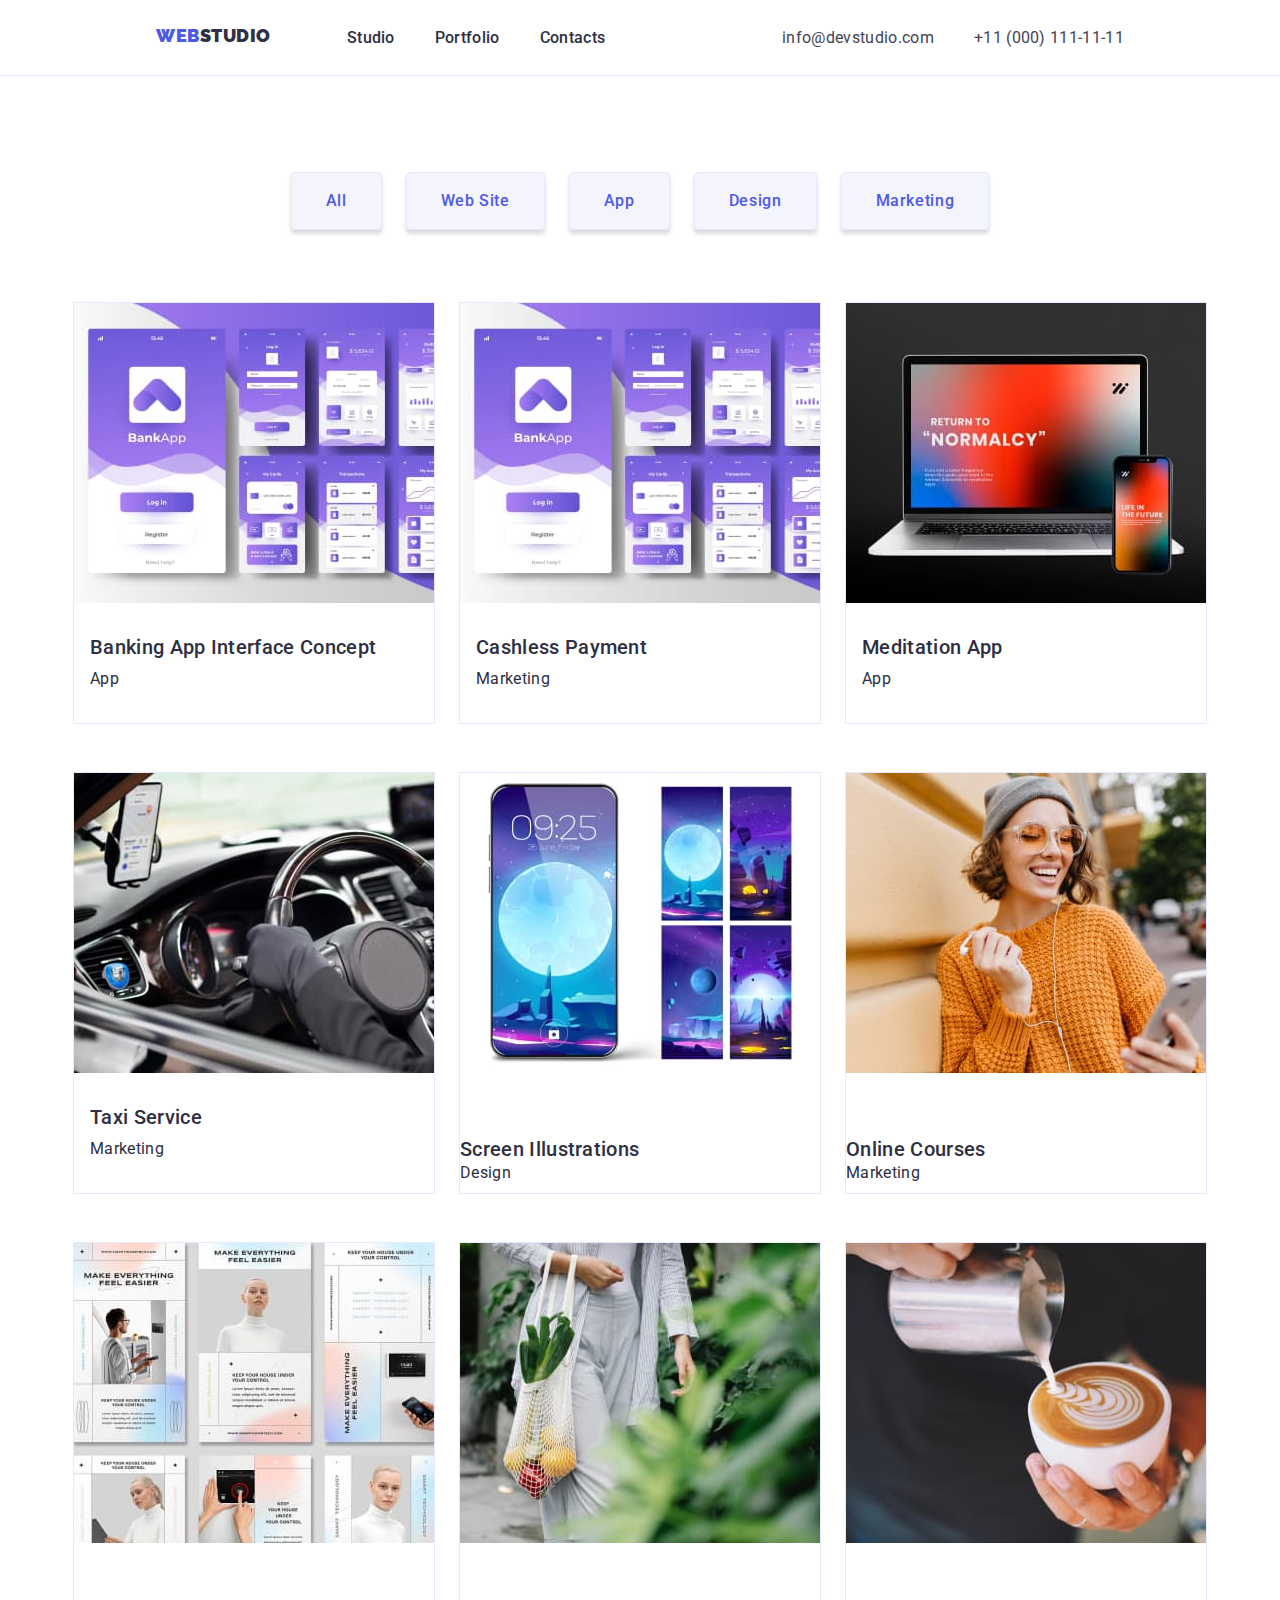
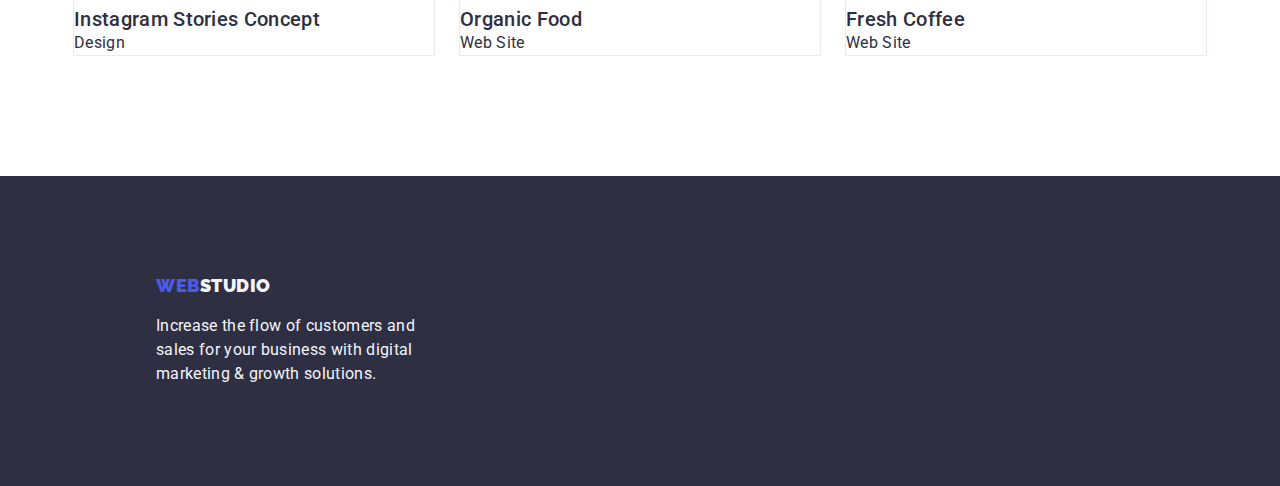
==== portfolio.html @ e39c8307 "Initial commit" ====
<!DOCTYPE html>
<html lang="en">
<head>
    <meta charset="UTF-8">
    <meta name="viewport" content="width=device-width, initial-scale=1.0">
    <title>Portfolio</title>
    <link rel="stylesheet" type="text/css" href="css/styles.css">
</head>
<body>
    <header>
        <div class="first-half">
            <!-- LOGO -->
            <div class="logo">
                <a href="index.html">
                    <p class="logo-text"><b><span>WEB</span>STUDIO</b></p>
                </a>
            </div>
            <!-- Navbar -->
            <nav>
                <a href="#">
                    <b class="navbar-text">Studio</b>
                </a>
                <a href="portfolio.html">
                    <b class="navbar-text">Portfolio</b>
                </a>
                <a href="#">
                    <b class="navbar-text">Contacts</b>
                </a>
            </nav>
            
        </div>

        <!-- Mail & Telephone -->
        <div class="contacts">
            <a href="mailto:info@devstudio.com">
                <p class="contacts-text">info@devstudio.com</p>
            </a>
            <a href="tel:+11111-11-11">
                <p class="contacts-text">+11 (000) 111-11-11</p>
            </a>
        </div>

    </header>
    
    <main>
        <!-- Filter Section -->
        <section class="filters">
            <div>
                <button>All</button>
                <button>Web Site</button>
                <button>App</button>
                <button>Design</button>
                <button>Marketing</button>
            </div>
        </section>
        <!-- End of Filter Section -->

        <!-- Project Cards -->
        <section class="project-items">

            <!-- First Row -->
            <div class="project-row">
                <div class="project-card">
                    <img src="./images/banking.jpg" alt="Photo of Bank App">
                    <div class="project-card-content">
                        <h3>Banking App Interface Concept</h3>
                        <p>App</p>
                    </div>
                    
                </div>
    
                <div class="project-card">
                    <img src="./images/banking.jpg" alt="Phone scanning QR code">
                    <div class="project-card-content">
                        <h3>Cashless Payment</h3>
                        <p>Marketing</p>
                    </div>
                </div>
    
                <div class="project-card">
                    <img src="./images/meditation.jpg" alt="Photo of phone and laptop">
                    <div class="project-card-content">
                        <h3>Meditation App</h3>
                        <p>App</p>
                    </div>
                </div>
            </div>
            
            
            <!-- Second Row -->
            <div class="project-row">
                <div class="project-card">
                    <img src="./images/taxi.jpg" alt="Taxi driver with mobile navigation app">
                    <div class="project-card-content">
                        <h3>Taxi Service</h3>
                        <p>Marketing</p>
                    </div>
                </div>
                
                <div class="project-card">
                    <img src="./images/screen.jpg" alt="Mobile phone, variety of wallpapers">
                    <div class="project-card-content">
                        
                    </div>
                    <h3>Screen Illustrations</h3>
                    <p>Design</p>
                </div>
    
                <div class="project-card">
                    <img src="./images/onlinecourses.jpg" alt="Woman wearing earphones">
                    <div class="project-card-content">
                        
                    </div>
                    <h3>Online Courses</h3>
                    <p>Marketing</p>
                </div>
            </div>
           

            <!-- Third Row -->
            <div class="project-row">
                <div class="project-card">
                    <img src="./images/instastories.jpg" alt="Photo of user stories">
                    <div class="project-card-content">
                        
                    </div>
                    <h3>Instagram Stories Concept</h3>
                    <p>Design</p>
                </div>
    
                <div class="project-card">
                    <img src="./images/organic.jpg" alt="Fruits and vegetables in a bag">
                    <div class="project-card-content">
                        
                    </div>
                    <h3>Organic Food</h3>
                    <p>Web Site</p>
                </div>
    
                <div class="project-card">
                    <img src="./images/freshcoffee.jpg" alt="Photo of latte art">
                    <div class="project-card-content">
                        
                    </div>
                    <h3>Fresh Coffee</h3>
                    <p>Web Site</p>
                </div>
            </div>

        </section>
        <!-- End of Project Cards -->

    </main>

    <footer>
        <!-- Logo Section -->
        <section class="footer-text">
            <!-- LOGO -->
            <div>
                <div class="logo">
                    <a href="index.html">
                        <p class="logo-text"><b><span>WEB</span>STUDIO</b></p>
                    </a>
                </div>
            </div>
            <!-- Description -->
            <div class="description">
                <p>Increase the flow of customers and sales for your business with digital marketing & growth solutions.</p>
            </div>
        </section>
        <!-- End of Logo Section -->
    </footer>

</body>
</html>
---- css/styles.css ----
@import url('https://fonts.googleapis.com/css2?family=Raleway:wght@800&family=Roboto:wght@400;500;700;900&display=swap');

* {
    margin: 0;
}
:root {
    --NAVY-BLUE: rgba(46, 47, 66, 1);
    --IRIS: rgba(77, 90, 229, 1);
    --SLATE: rgba(67, 68, 85, 1);
    --OCEAN: #404BBF;
    --WHITE: #FFF;
    --CORNFLOWER: rgba(231, 233, 252, 1);
    --CLOUD: #F4F4FD;
}

.container {
    width: 1158px;
}

a {
    text-decoration: none;
}

header {
    border-bottom: 1px solid var(--CORNFLOWER, #E7E9FC);
    background: var(--WHITE, #FFF);
    padding: 25.5px 156px;
    display: flex;
    justify-content: space-between;
}

.first-half {
    gap: 76px;
    display: flex;
    justify-content: center;
}

body {
    color: var(--NAVY-BLUE);
    font-family: Roboto, sans-serif;
    font-size: 16px;
    font-style: normal;
    font-weight: 400;
    line-height: 150%;
    letter-spacing: 0.32px;
}

footer {
    background-color: var(--NAVY-BLUE);
    color: var(--CLOUD);
    padding: 100px 156px;
}

footer .logo .logo-text{
    color: var(--CLOUD);
}

.footer-text {
    width: 264px;
}

.footer-text .description {
    padding-top: 17.5px;
}

h1 {
    color: var(--WHITE);
    font-size: 56px;
    font-style: normal;
    font-weight: 700;
    line-height: 107.143%;
    letter-spacing: 1.12px;
}

h2 {
    display: flex;
    justify-content: center;
}

h3 {
    color: var(--NAVY-BLUE, #2E2F42);
    font-size: 20px;
    font-weight: 500;
    line-height: 120%;
}

button {
    cursor: pointer;
    padding: 16px 34px;
    border-radius: 4px;
    background: var(--IRIS, #4D5AE5);
    box-shadow: 0px 4px 4px 0px rgba(0, 0, 0, 0.15);
    color: var(--WHITE);
    font-weight: 500;
    line-height: 150%;
    letter-spacing: 0.64px;
}

.logo {
    font-family: Raleway;
    font-size: 18px;
    font-style: normal;
    font-weight: 800;
    line-height: 116.667%;
    letter-spacing: 0.54px;
    text-transform: uppercase;
}

.logo span {
    color: var(--IRIS);
}

.logo .logo-text {
    color: var(--NAVY-BLUE);
}

nav {
    display: flex;
    gap: 40px;
}

nav .navbar-text {
    color: var(--NAVY-BLUE);
    font-weight: 500;
}

.navbar-text:hover {
    color: var(--OCEAN);
}

.contacts {
    gap: 40px;
    display: flex;
}

.contacts .contacts-text{
    color: var(--SLATE);
}

.contacts .contacts-text:hover{
    color: var(--OCEAN);
}

.hero {
    padding: 188px 472px;
    background: var(--NAVY-BLUE);
    text-align: center;
}

.hero button {
    margin-top: 48px;
}

.hero button:hover {
    color: var(--NAVY-BLUE);
    background-color: var(--CLOUD);
}

.about {
    display: flex;
    justify-content: center;
    gap: 24px;
    padding: 120px 156px;
}

.feature {
    width: 264px;
    display: flex;
    flex-direction: column;
    align-items: flex-start;
    gap: 8px;
}

.services-img {
    padding-top: 72px;
    padding-bottom: 120px;
    display: flex;
    gap: 24px;
    justify-content: center;
}

.team {
    padding-top: 120px;
    background-color: var(--CLOUD);
}

.team-img {
    gap: 24px;
    padding: 72px 156px;
    display: flex;
    justify-content: center;
}

.team-img-card {
    border-radius: 0px 0px 4px 4px;
    background: var(--WHITE, #FFF);
    box-shadow: 0px 2px 1px 0px rgba(46, 47, 66, 0.08), 0px 1px 1px 0px rgba(46, 47, 66, 0.16), 0px 1px 6px 0px rgba(46, 47, 66, 0.08);
    display: inline-flex;
    padding-bottom: 32px;
    flex-direction: column;
    justify-content: center;
    align-items: center;
    gap: 32px;
}

.card-content {
    display: flex;
    flex-direction: column;
    justify-content: center;
    align-items: center;
    gap: 8px;
}

.card-content h3 {
    text-align: center;
}

.filters {
    padding-top: 96px;
    display: flex;
    justify-content: center;
}

.filters div {
    display: flex;
    gap: 24px;
}

.filters button{
    font-family: Roboto;
    font-size: 16px;
    font-style: normal;
    font-weight: 500;
    line-height: 150%;

    border-radius: 4px;
    border: 1px solid var(--CORNFLOWER);
    background: var(--CLOUD);
    background-color: var(--CLOUD);
    color: var(--IRIS);
    cursor: pointer;
}

.filters button:hover{
    background-color: var(--OCEAN);
    color: white;
}

.project-items {
    padding: 72px 156px;
}

.project-row {
    display: flex;
    justify-content: center;
    gap: 24px;
    padding-bottom: 48px;
}

.project-card {
    display: flex;
    width: 360px;
    padding-bottom: 0px;
    flex-direction: column;
    align-items: flex-start;
    flex-shrink: 0;
    border: 1px solid var(--CORNFLOWER, #E7E9FC);
    background: var(--WHITE, #FFF);
}

.project-card-content {
    display: flex;
    padding: 32px 16px;
    flex-direction: column;
    justify-content: center;
    align-items: flex-start;
    gap: 8px;
    align-self: stretch;
}
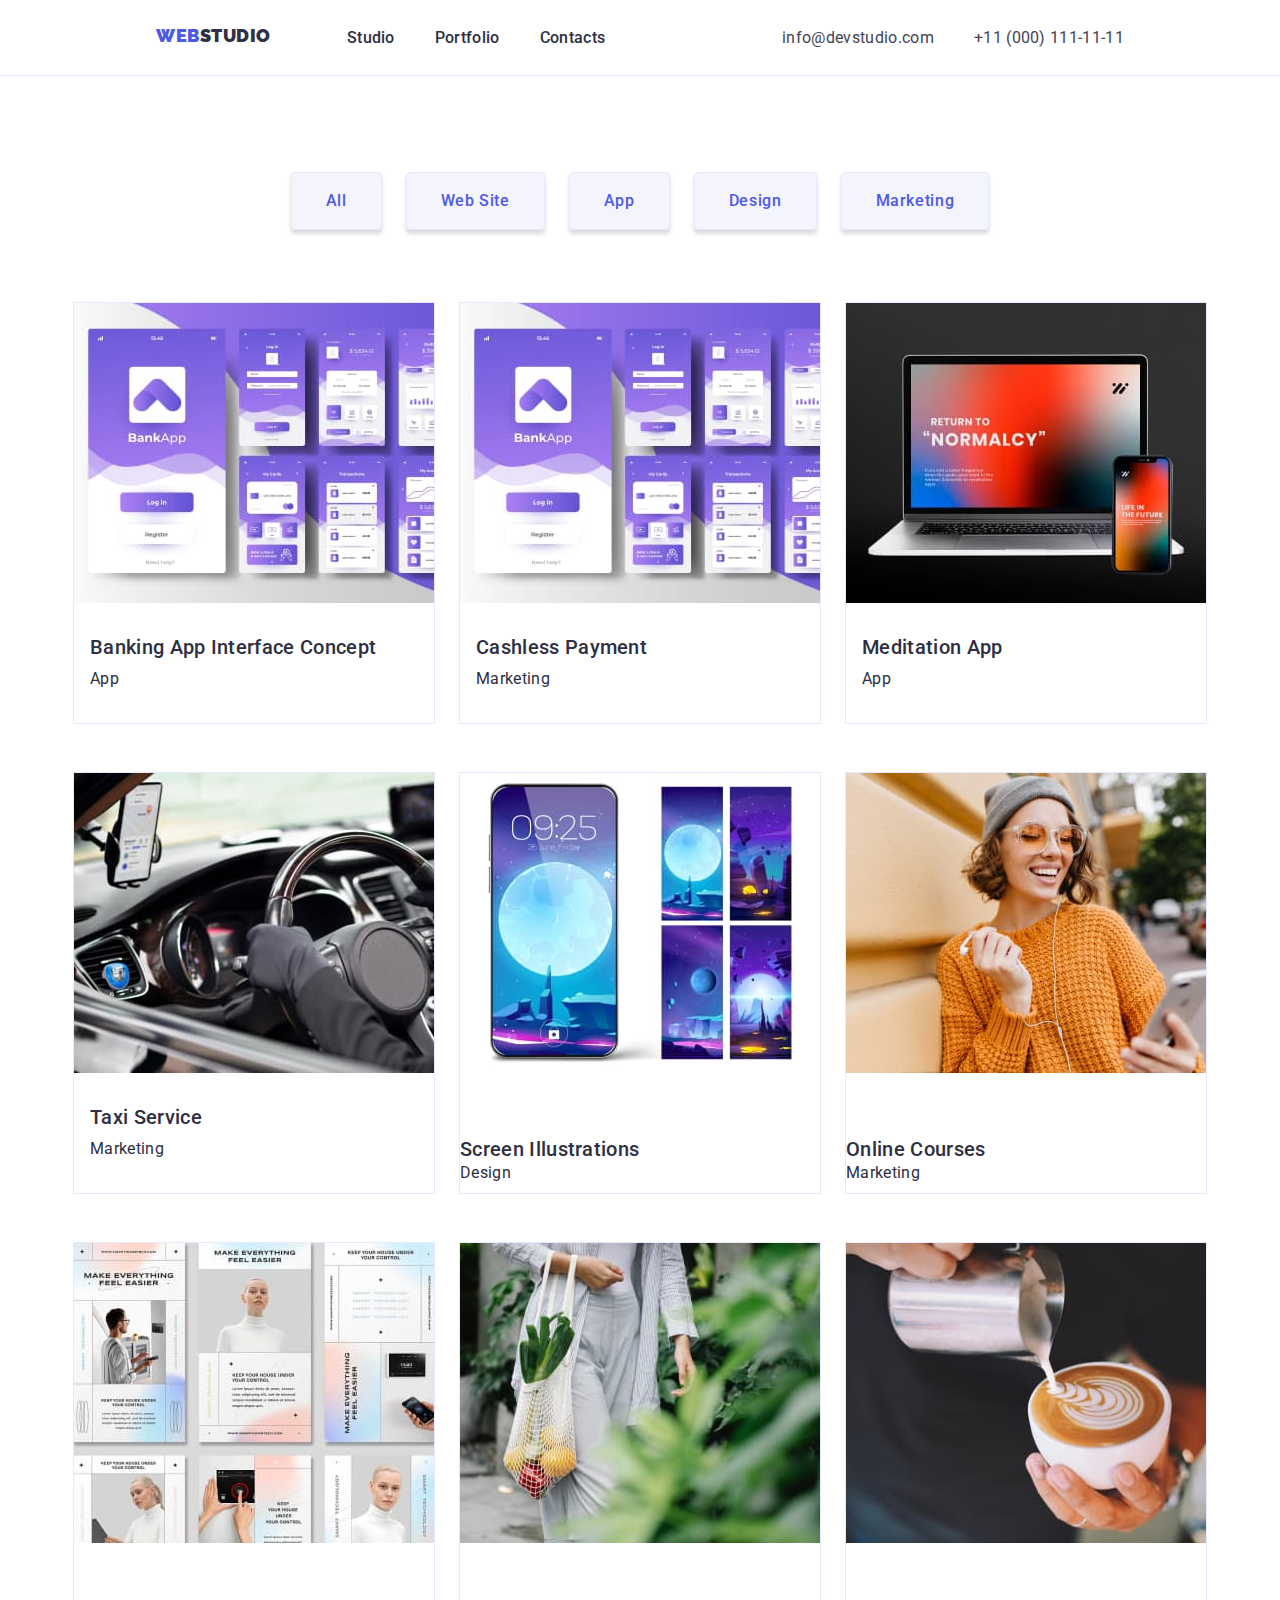
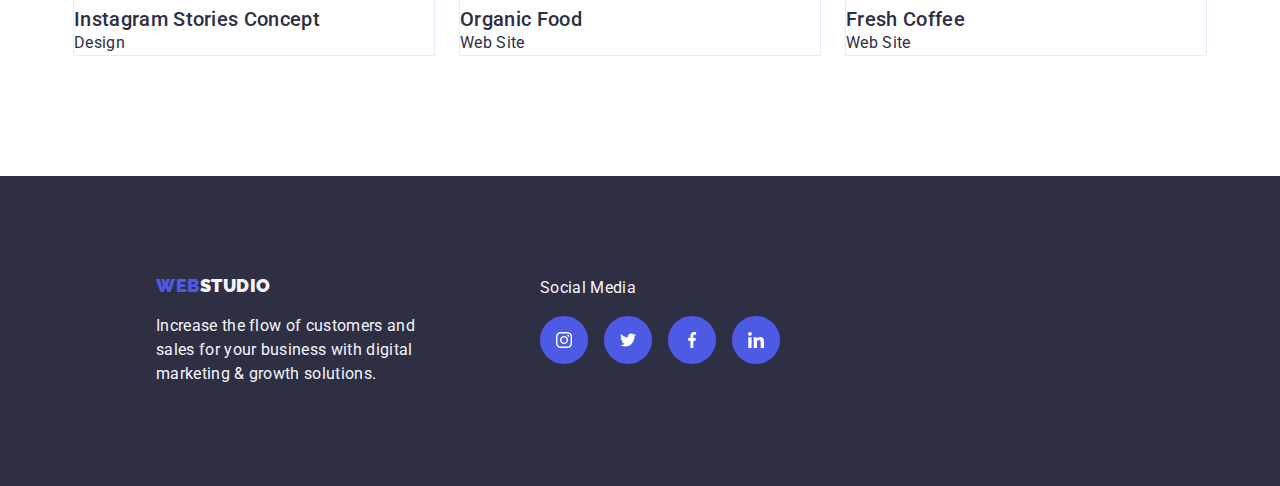
==== commit 799bd2ce: "finish hw 4" ====
--- a/portfolio.html
+++ b/portfolio.html
@@ -162,10 +162,35 @@
                         <p class="logo-text"><b><span>WEB</span>STUDIO</b></p>
                     </a>
                 </div>
-            </div>
-            <!-- Description -->
-            <div class="description">
-                <p>Increase the flow of customers and sales for your business with digital marketing & growth solutions.</p>
+                <!-- Description -->
+                <div class="description">
+                    <p>Increase the flow of customers and sales for your business with digital marketing & growth solutions.</p>
+                </div>
+            </div>
+            <div class="footer-social-media">
+                <p>Social Media</p>
+                <div class="card-socials">
+                            <a class="card-socials-icon" href="">
+                                <svg width="16px" height="16px">
+                                    <use href="./images/icons.svg#instagram-2"></use>
+                                </svg>
+                            </a>
+                            <a class="card-socials-icon" href="">
+                                <svg width="16px" height="16px">
+                                    <use href="./images/icons.svg#twitter-1"></use>
+                                </svg>
+                            </a>
+                            <a class="card-socials-icon" href="">
+                                <svg width="16px" height="16px">
+                                    <use href="./images/icons.svg#facebook-1"></use>
+                                </svg>
+                            </a>
+                            <a class="card-socials-icon" href="">
+                                <svg width="16px" height="16px">
+                                    <use href="./images/icons.svg#linkedin-1"></use>
+                                </svg>
+                            </a>
+                        </div>
             </div>
         </section>
         <!-- End of Logo Section -->
--- a/css/styles.css
+++ b/css/styles.css
@@ -56,11 +56,29 @@
 }
 
 .footer-text {
-    width: 264px;
+    display: flex;
 }
 
 .footer-text .description {
     padding-top: 17.5px;
+    width: 264px;
+}
+
+.footer-social-media {
+    margin-left: 120px;
+}
+
+.footer-social-media .card-socials {
+    margin-top: 16px;
+    gap: 16px;
+}
+
+.list {
+    margin-top: 72px;
+    display: flex;
+    justify-content: center;
+    list-style: none;
+    gap: 24px;
 }
 
 h1 {
@@ -163,6 +181,13 @@
     padding: 120px 156px;
 }
 
+.about-icon {
+    background-color: var(--CLOUD);
+    width: 100%;
+    text-align: center;
+    padding: 24px 0;
+}
+
 .feature {
     width: 264px;
     display: flex;
@@ -205,6 +230,7 @@
 
 .card-content {
     display: flex;
+    width: 100%;
     flex-direction: column;
     justify-content: center;
     align-items: center;
@@ -213,6 +239,45 @@
 
 .card-content h3 {
     text-align: center;
+}
+
+.card-socials {
+    display: flex;
+    justify-content: space-around;
+    width: 100%;
+}
+
+.card-socials-icon {
+    line-height: 0;
+    background-color: var(--IRIS);
+    fill: var(--WHITE);
+    padding: 16px;
+    border-radius: 50%;
+}
+
+.customers {
+    margin: 120px 0;
+}
+
+.customer-company-logo {
+    border: 1px solid var(--SLATE);
+    border-radius: 4px;
+    padding: 16px 32px;
+    line-height: 0;
+}
+
+.customer-company-logo svg {
+    fill: var(--SLATE);
+}
+
+.customer-company-logo:hover,
+.customer-company-logo:focus {
+    border-color: var(--IRIS);
+}
+
+.customer-company-logo:hover svg,
+.customer-company-logo:focus svg {
+    fill: var(--IRIS);
 }
 
 .filters {
@@ -264,8 +329,15 @@
     flex-direction: column;
     align-items: flex-start;
     flex-shrink: 0;
-    border: 1px solid var(--CORNFLOWER, #E7E9FC);
+    border: 1px solid var(--CORNFLOWER);
     background: var(--WHITE, #FFF);
+}
+
+.project-card:hover {
+    border: 1px solid var(--CLOUD);
+    box-shadow: 0px 2px 1px 0px rgba(46, 47, 66, 0.08), 
+    0px 1px 1px 0px rgba(46, 47, 66, 0.16), 
+    0px 1px 6px 0px rgba(46, 47, 66, 0.08);
 }
 
 .project-card-content {
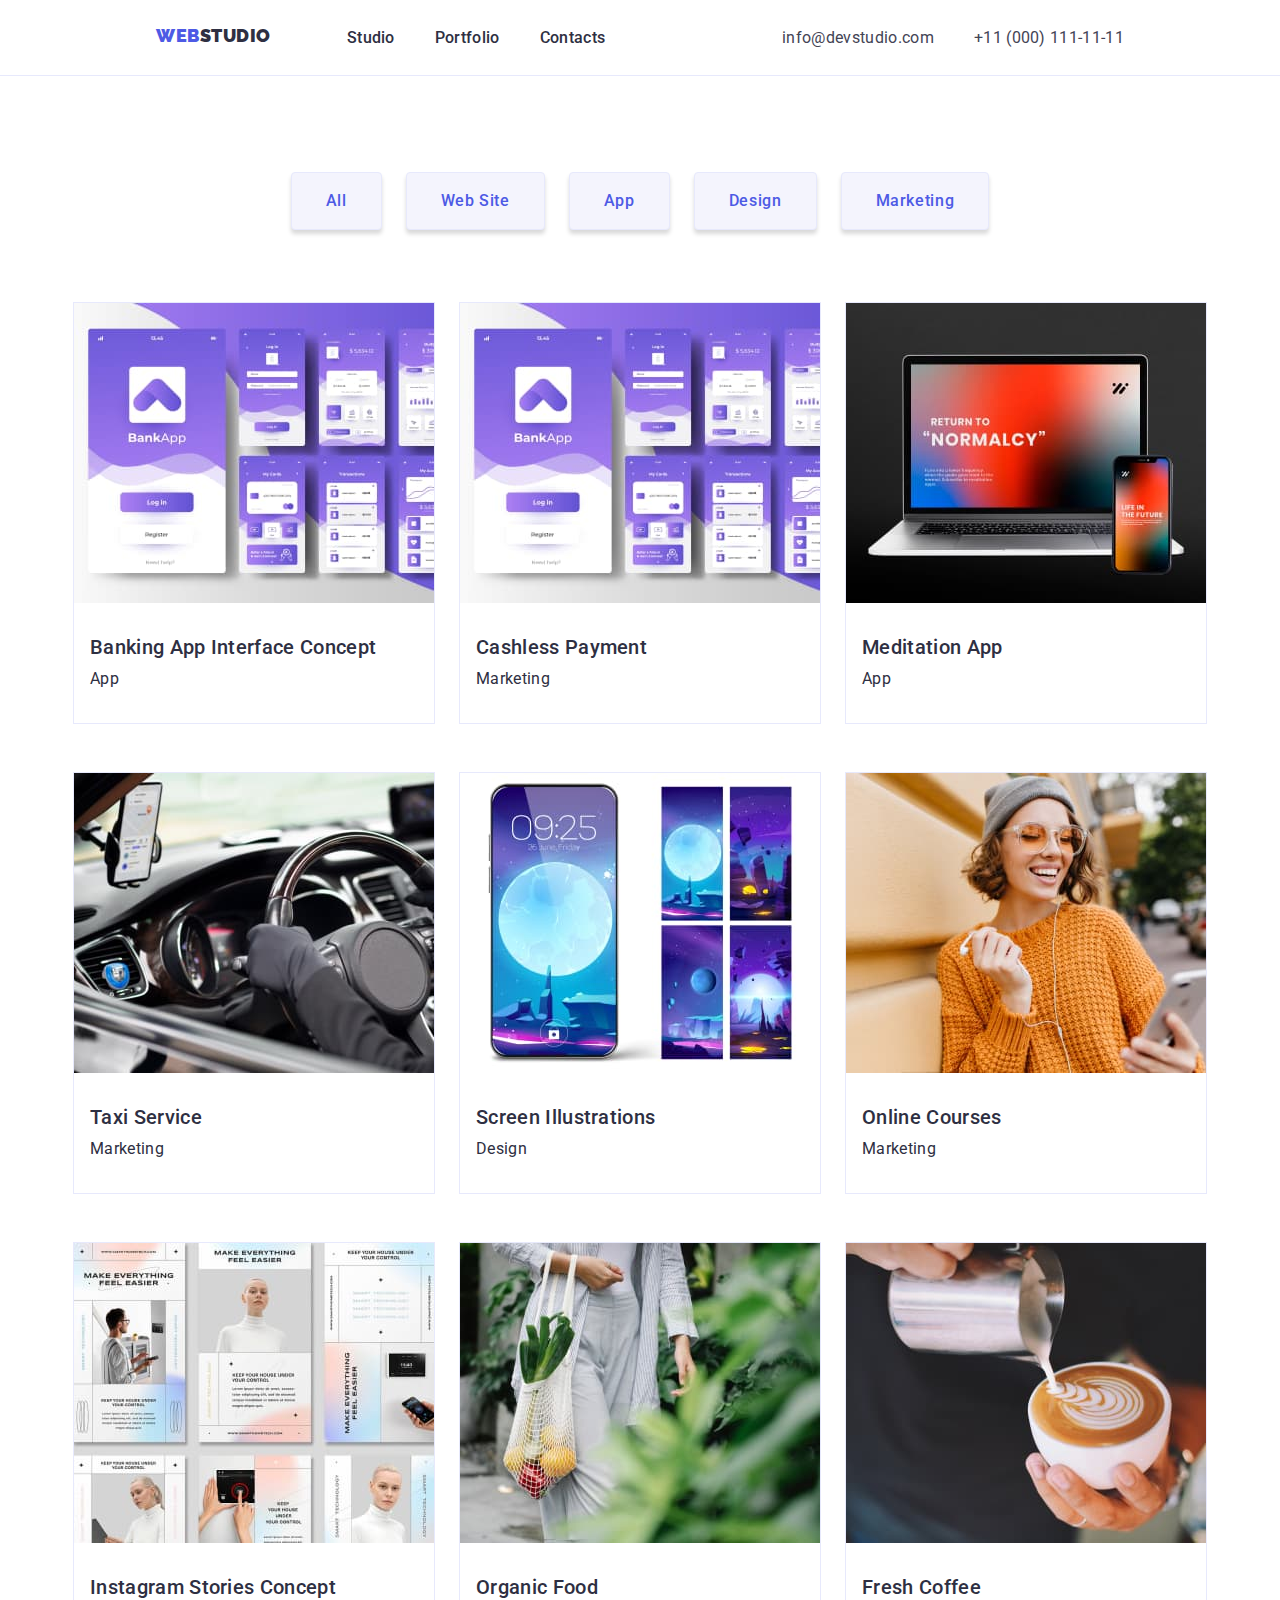
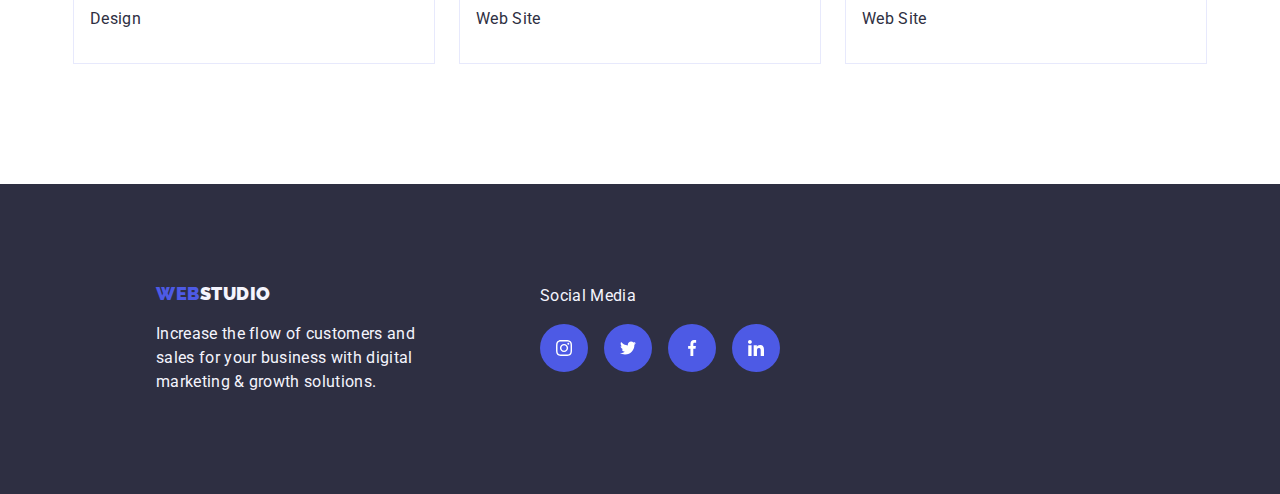
==== commit 34febfce: "Update portfolio.html" ====
--- a/portfolio.html
+++ b/portfolio.html
@@ -100,19 +100,17 @@
                 <div class="project-card">
                     <img src="./images/screen.jpg" alt="Mobile phone, variety of wallpapers">
                     <div class="project-card-content">
-                        
+                        <h3>Screen Illustrations</h3>
+                        <p>Design</p>
                     </div>
-                    <h3>Screen Illustrations</h3>
-                    <p>Design</p>
                 </div>
     
                 <div class="project-card">
                     <img src="./images/onlinecourses.jpg" alt="Woman wearing earphones">
                     <div class="project-card-content">
-                        
+                        <h3>Online Courses</h3>
+                        <p>Marketing</p>
                     </div>
-                    <h3>Online Courses</h3>
-                    <p>Marketing</p>
                 </div>
             </div>
            
@@ -122,28 +120,25 @@
                 <div class="project-card">
                     <img src="./images/instastories.jpg" alt="Photo of user stories">
                     <div class="project-card-content">
-                        
+                        <h3>Instagram Stories Concept</h3>
+                        <p>Design</p>
                     </div>
-                    <h3>Instagram Stories Concept</h3>
-                    <p>Design</p>
                 </div>
     
                 <div class="project-card">
                     <img src="./images/organic.jpg" alt="Fruits and vegetables in a bag">
                     <div class="project-card-content">
-                        
+                        <h3>Organic Food</h3>
+                        <p>Web Site</p>
                     </div>
-                    <h3>Organic Food</h3>
-                    <p>Web Site</p>
                 </div>
     
                 <div class="project-card">
                     <img src="./images/freshcoffee.jpg" alt="Photo of latte art">
                     <div class="project-card-content">
-                        
+                        <h3>Fresh Coffee</h3>
+                        <p>Web Site</p>
                     </div>
-                    <h3>Fresh Coffee</h3>
-                    <p>Web Site</p>
                 </div>
             </div>
 
--- a/css/styles.css
+++ b/css/styles.css
@@ -11,6 +11,7 @@
     --WHITE: #FFF;
     --CORNFLOWER: rgba(231, 233, 252, 1);
     --CLOUD: #F4F4FD;
+    --GREY: rgba(46, 47, 66, 0.7);
 }
 
 .container {
@@ -161,7 +162,10 @@
 
 .hero {
     padding: 188px 472px;
-    background: var(--NAVY-BLUE);
+    background-color: var(--NAVY-BLUE);
+    background-image: linear-gradient(to bottom, var(--GREY), var(--GREY)),url("../images/people-office 1.jpg");
+    background-repeat: no-repeat;
+    background-size: cover;
     text-align: center;
 }
 
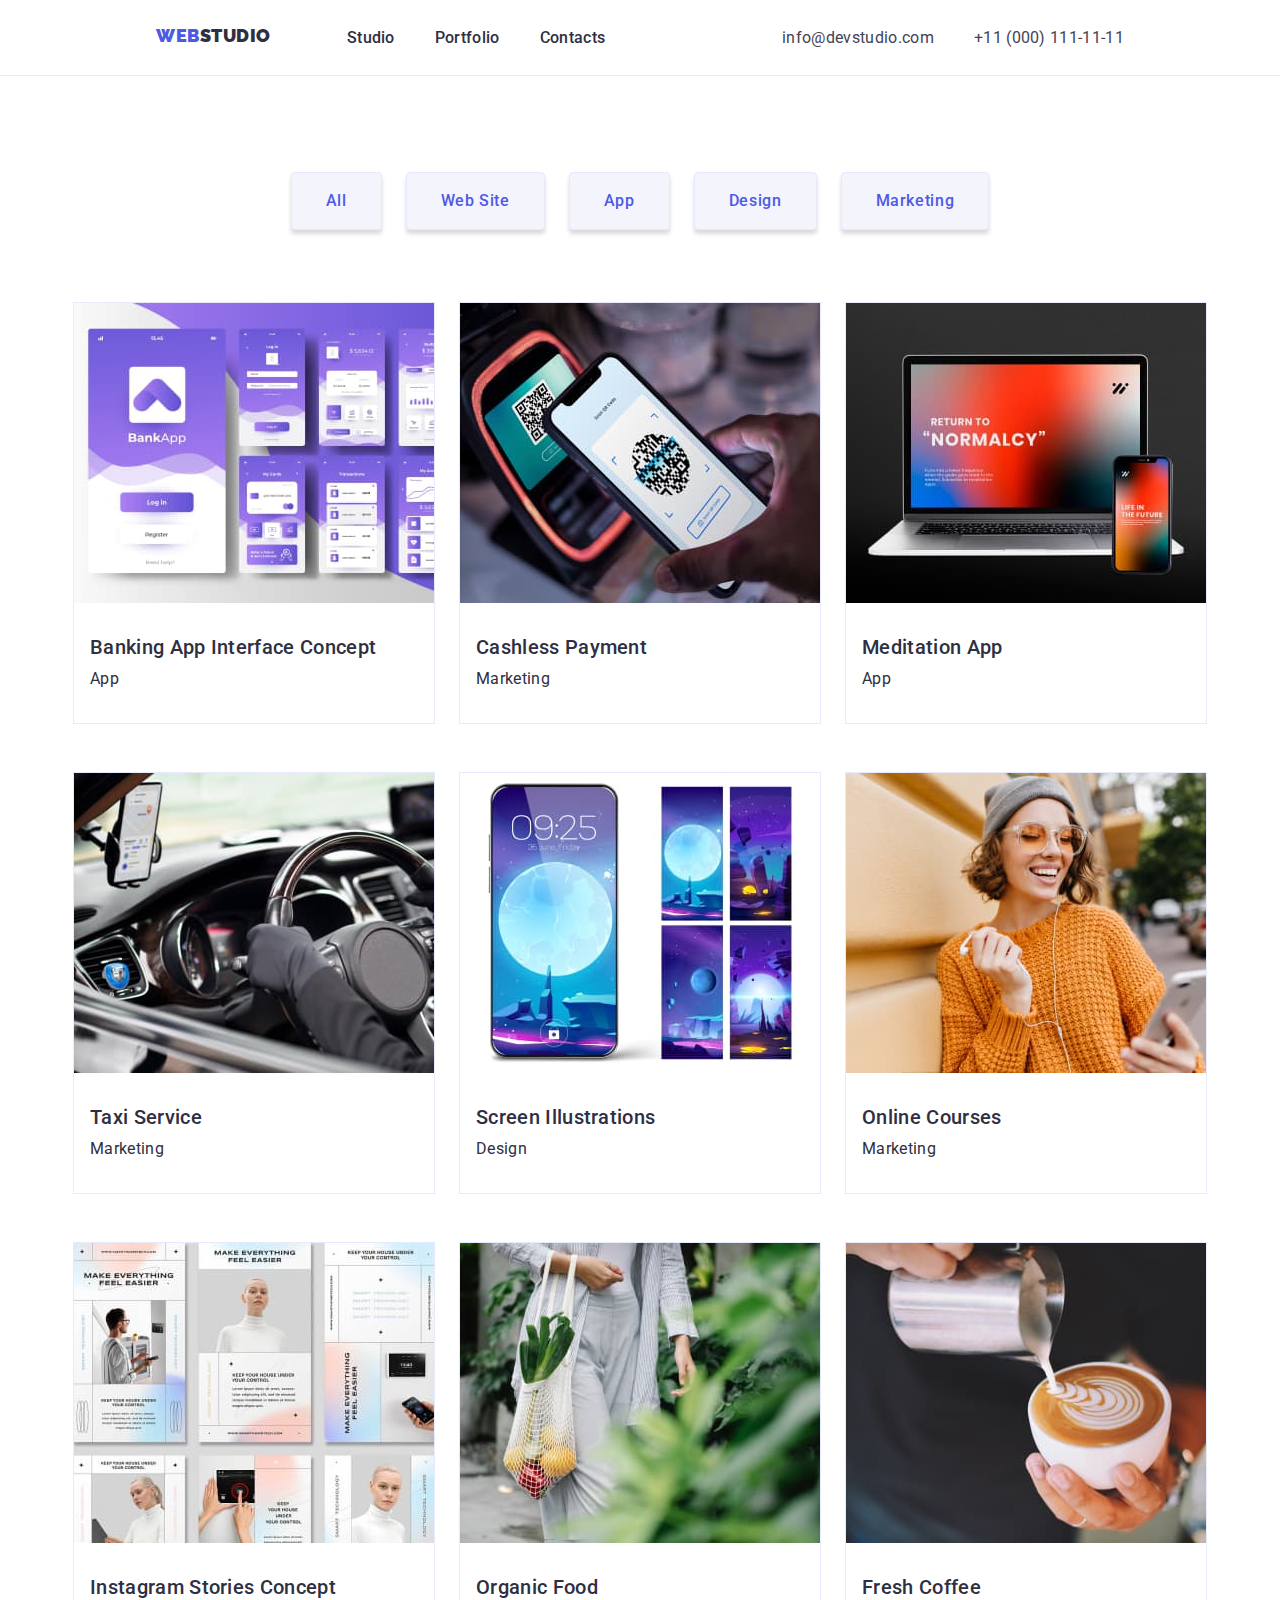
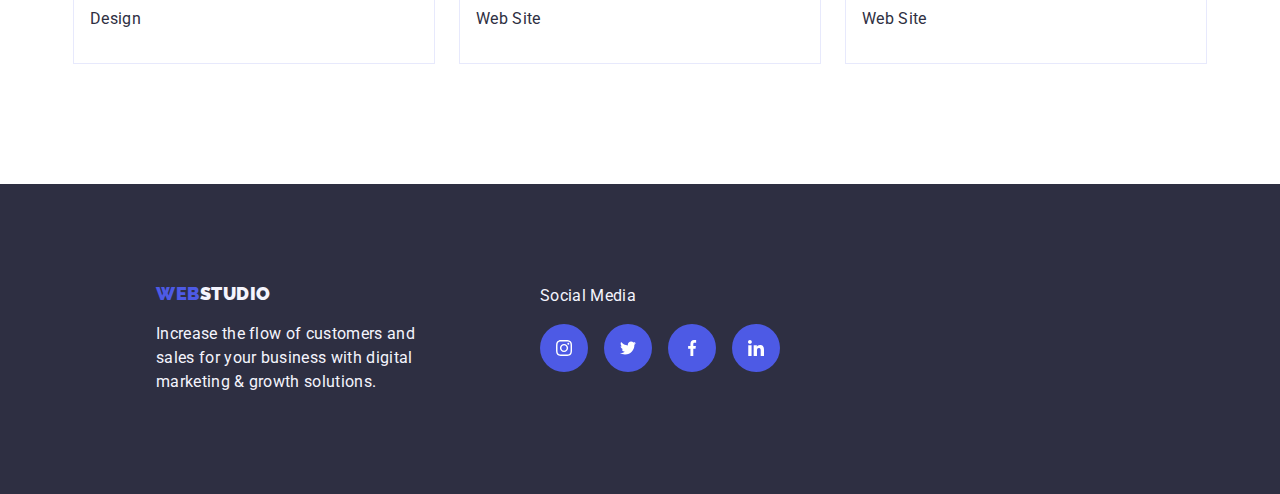
==== commit 39415308: "fix cashless payment image in portfolio.html" ====
--- a/portfolio.html
+++ b/portfolio.html
@@ -70,7 +70,7 @@
                 </div>
     
                 <div class="project-card">
-                    <img src="./images/banking.jpg" alt="Phone scanning QR code">
+                    <img src="./images/cashless.jpg" alt="Phone scanning QR code">
                     <div class="project-card-content">
                         <h3>Cashless Payment</h3>
                         <p>Marketing</p>
